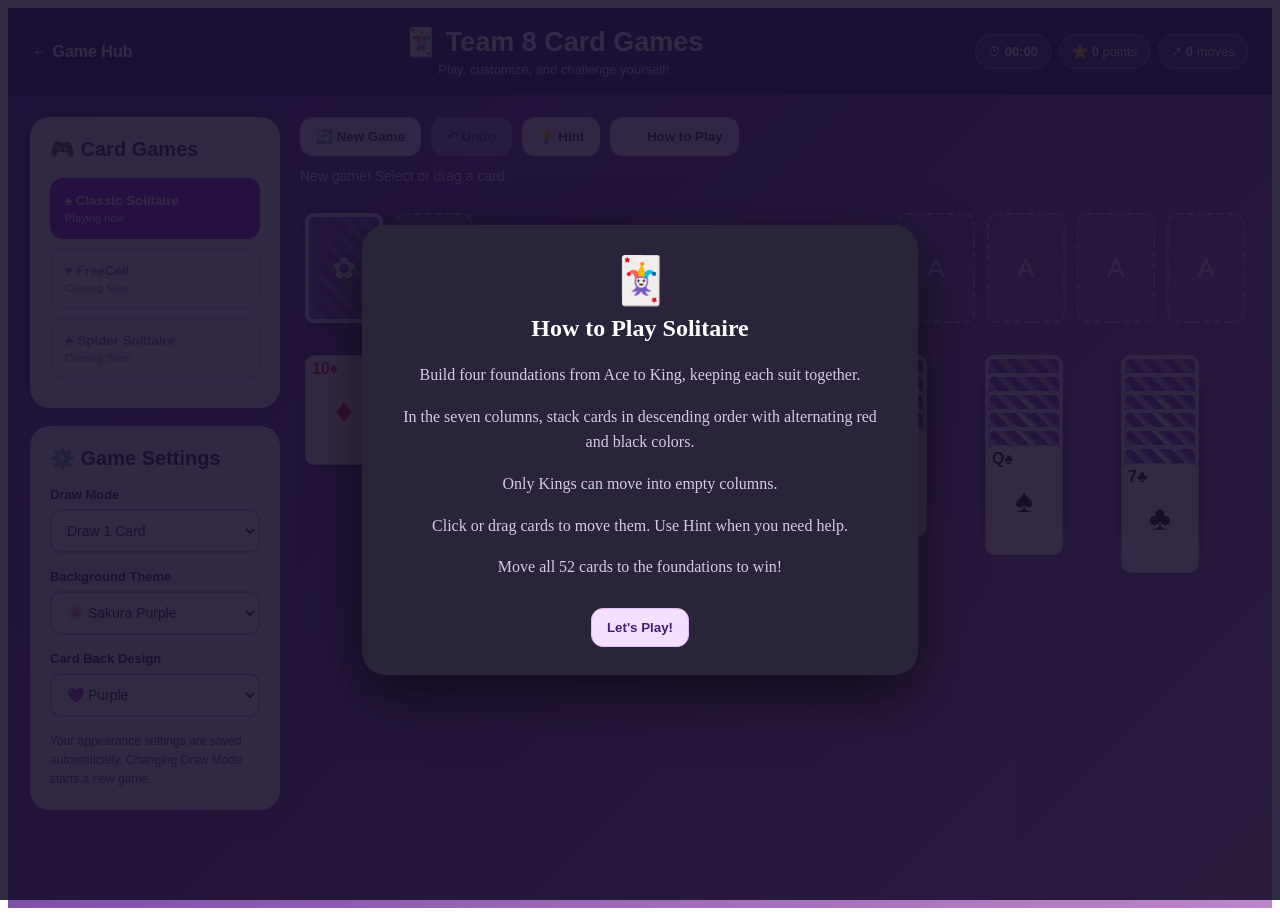
==== solitaire.html @ eccd9719 "Create solitaire.html" ====
<!DOCTYPE html>
<html lang="en">
<head>
    <meta charset="UTF-8">
    <meta name="viewport" content="width=device-width, initial-scale=1.0">
    <title>Team 8 Card Games</title>
    <link rel="stylesheet" href="Team8Sudoku/wwwroot/css/solitaire.css">
</head>
<body>

<div id="cardGameApp" class="card-game-app theme-sakura">
    <header class="cg-header">
        <a href="index.html" class="cg-back">← Game Hub</a>

        <div class="cg-heading">
            <h1>🃏 Team 8 Card Games</h1>
            <p>Play, customize, and challenge yourself!</p>
        </div>

        <div class="cg-stats">
            <span>⏱ <b id="solTimer">00:00</b></span>
            <span>⭐ <b id="solScore">0</b> points</span>
            <span>↗ <b id="solMoves">0</b> moves</span>
        </div>
    </header>

    <div class="cg-layout">
        <aside class="cg-sidebar">
            <section class="cg-panel">
                <h2>🎮 Card Games</h2>

                <button type="button" class="cg-game active">
                    ♠ Classic Solitaire
                    <small>Playing now</small>
                </button>

                <button type="button" class="cg-game upcoming" disabled>
                    ♥ FreeCell
                    <small>Coming Soon</small>
                </button>

                <button type="button" class="cg-game upcoming" disabled>
                    ♣ Spider Solitaire
                    <small>Coming Soon</small>
                </button>
            </section>

            <section class="cg-panel">
                <h2>⚙️ Game Settings</h2>

                <label for="solDrawMode">Draw Mode</label>
                <select id="solDrawMode">
                    <option value="1">Draw 1 Card</option>
                    <option value="3">Draw 3 Cards</option>
                </select>

                <label for="solTheme">Background Theme</label>
                <select id="solTheme">
                    <option value="sakura">🌸 Sakura Purple</option>
                    <option value="green">🌿 Classic Green</option>
                    <option value="midnight">🌙 Midnight Blue</option>
                </select>

                <label for="solCardBack">Card Back Design</label>
                <select id="solCardBack">
                    <option value="purple">💜 Purple</option>
                    <option value="pink">🌸 Pink</option>
                    <option value="blue">💙 Blue</option>
                    <option value="classic">♠ Classic</option>
                </select>

                <p class="cg-setting-note">
                    Your appearance settings are saved automatically.
                    Changing Draw Mode starts a new game.
                </p>
            </section>
        </aside>

        <main class="cg-main">
            <div class="cg-toolbar">
                <button type="button" id="solNew">🔄 New Game</button>
                <button type="button" id="solUndo">↶ Undo</button>
                <button type="button" id="solHint">💡 Hint</button>
                <button type="button" id="solHelp">❔ How to Play</button>
            </div>

            <div id="solMessage" class="cg-message"
                 role="status" aria-live="polite">
                Welcome! Select or drag a card.
            </div>

            <div class="cg-board-scroll">
                <div class="cg-board">
                    <div class="cg-top-row">
                        <div class="cg-draw-area">
                            <div id="solStock" class="sol-slot"
                                 aria-label="Draw pile"></div>
                            <div id="solWaste" class="sol-slot"
                                 aria-label="Waste pile"></div>
                        </div>

                        <div class="cg-foundations">
                            <div class="sol-slot" data-foundation="0"></div>
                            <div class="sol-slot" data-foundation="1"></div>
                            <div class="sol-slot" data-foundation="2"></div>
                            <div class="sol-slot" data-foundation="3"></div>
                        </div>
                    </div>

                    <div id="solTableau" class="sol-tableau"></div>
                </div>
            </div>
        </main>
    </div>
</div>

<div id="solOverlay" class="sol-overlay">
    <div class="sol-dialog">
        <div class="sol-dialog-icon">🃏</div>
        <h2 id="solDialogTitle">How to Play Solitaire</h2>

        <div id="solDialogText">
            <p>Build four foundations from Ace to King,
               keeping each suit together.</p>
            <p>In the seven columns, stack cards in descending
               order with alternating red and black colors.</p>
            <p>Only Kings can move into empty columns.</p>
            <p>Click or drag cards to move them.
               Use Hint when you need help.</p>
            <p>Move all 52 cards to the foundations to win!</p>
        </div>

        <button type="button" id="solDialogButton">
            Let's Play!
        </button>
    </div>
</div>

<script src="Team8Sudoku/wwwroot/js/solitaire.js"></script>
</body>
</html>
---- Team8Sudoku/wwwroot/css/solitaire.css ----
﻿
.card-game-app {
    --card-width: 78px;
    --card-height: 110px;
    --card-gap: 12px;
    --table-color: #6946a0;
    --header-color: #422477;
    --panel-color: #f7efff;
    --text-color: #3e206e;
    --accent-color: #9035d5;
    --back-color: #8650c8;
    min-height: 100vh;
    color: white;
    background: var(--table-color);
    font-family: "Segoe UI", Arial, sans-serif;
}

    .card-game-app *,
    .card-game-app *::before,
    .card-game-app *::after {
        box-sizing: border-box;
    }

    .card-game-app.theme-sakura {
        --table-color: linear-gradient(135deg, #57318e, #8657ae, #bf85ca);
        --header-color: #422477;
        --panel-color: #f7efff;
        --text-color: #3e206e;
        --accent-color: #9035d5;
    }

    .card-game-app.theme-green {
        --table-color: linear-gradient(135deg, #135b3c, #247d53);
        --header-color: #10442e;
        --panel-color: #edf9f0;
        --text-color: #164d34;
        --accent-color: #258453;
    }

    .card-game-app.theme-midnight {
        --table-color: linear-gradient(135deg, #101b3d, #294a7a);
        --header-color: #101932;
        --panel-color: #eef3ff;
        --text-color: #1b315e;
        --accent-color: #4267b5;
    }

.cg-header {
    display: flex;
    align-items: center;
    justify-content: space-between;
    flex-wrap: wrap;
    gap: 16px;
    padding: 18px 24px;
    background: var(--header-color);
}

.cg-back {
    color: white;
    font-weight: 700;
    text-decoration: none;
}

    .cg-back:hover {
        color: #ffe1ff;
    }

.cg-heading {
    text-align: center;
}

    .cg-heading h1 {
        margin: 0;
        font-size: 27px;
        font-weight: 800;
    }

    .cg-heading p {
        margin: 4px 0 0;
        font-size: 13px;
        color: #e7d8f7;
    }

.cg-stats {
    display: flex;
    flex-wrap: wrap;
    gap: 8px;
}

    .cg-stats span {
        padding: 9px 12px;
        border: 1px solid #ffffff55;
        border-radius: 20px;
        background: #ffffff1a;
        font-size: 13px;
        white-space: nowrap;
    }

.cg-layout {
    display: grid;
    grid-template-columns: 250px minmax(0, 1fr);
    gap: 20px;
    max-width: 1450px;
    margin: 0 auto;
    padding: 22px;
}

.cg-sidebar {
    display: flex;
    flex-direction: column;
    gap: 18px;
}

.cg-panel {
    padding: 20px;
    border-radius: 20px;
    background: var(--panel-color);
    color: var(--text-color);
    box-shadow: 0 8px 25px #0000001a;
}

    .cg-panel h2 {
        margin: 0 0 17px;
        font-size: 20px;
        font-weight: 800;
    }

.cg-game {
    display: block;
    width: 100%;
    margin: 9px 0;
    padding: 13px;
    border: 2px solid #d5b7ef;
    border-radius: 13px;
    background: white;
    color: var(--text-color);
    text-align: left;
    font-weight: 800;
}

    .cg-game small {
        display: block;
        margin-top: 4px;
        font-size: 11px;
        font-weight: 500;
    }

    .cg-game.active {
        background: var(--accent-color);
        border-color: var(--accent-color);
        color: white;
    }

    .cg-game.upcoming {
        opacity: .55;
        cursor: not-allowed;
    }

.cg-panel label {
    display: block;
    margin: 16px 0 7px;
    font-size: 13px;
    font-weight: 800;
}

.cg-panel select {
    width: 100%;
    padding: 11px;
    border: 2px solid #d5b7ef;
    border-radius: 11px;
    background: white;
    color: #342050;
    font-size: 14px;
}

.cg-setting-note {
    margin: 15px 0 0;
    font-size: 12px;
    line-height: 1.6;
    opacity: .75;
}

.cg-main {
    min-width: 0;
}

.cg-toolbar {
    display: flex;
    flex-wrap: wrap;
    gap: 10px;
    margin-bottom: 12px;
}

    .cg-toolbar button,
    .sol-dialog button {
        padding: 11px 15px;
        border: 1px solid #e0baff;
        border-radius: 12px;
        background: #f3dfff;
        color: #43216e;
        font-weight: 800;
        cursor: pointer;
    }

        .cg-toolbar button:hover,
        .sol-dialog button:hover {
            background: #e4baff;
        }

        .cg-toolbar button:disabled {
            opacity: .45;
            cursor: not-allowed;
        }

.cg-message {
    min-height: 28px;
    margin-bottom: 12px;
    color: #f8eaff;
    font-size: 14px;
}

.cg-board-scroll {
    overflow-x: auto;
    padding: 5px 5px 20px;
}

.cg-board {
    min-width: 630px;
}

.cg-top-row {
    display: flex;
    justify-content: space-between;
    gap: 12px;
    margin-bottom: 32px;
}

.cg-draw-area,
.cg-foundations {
    display: flex;
    gap: var(--card-gap);
}

.sol-slot {
    position: relative;
    flex-shrink: 0;
    width: var(--card-width);
    height: var(--card-height);
    border: 2px dashed #ffffff77;
    border-radius: 10px;
    background: #ffffff12;
    color: #ffffffb5;
    display: flex;
    align-items: center;
    justify-content: center;
    font-size: 26px;
    cursor: pointer;
}

.sol-tableau {
    display: grid;
    grid-template-columns: repeat(7, minmax(0, 1fr));
    gap: var(--card-gap);
    align-items: start;
}

.sol-column {
    position: relative;
    min-width: 0;
    min-height: var(--card-height);
    border: none;
    background: transparent;
    cursor: pointer;
}

    .sol-column::before {
        content: "";
        position: absolute;
        top: 0;
        left: 0;
        width: var(--card-width);
        height: var(--card-height);
        border: 2px dashed #ffffff70;
        border-radius: 10px;
        background: #ffffff12;
        pointer-events: none;
    }

.sol-card {
    position: absolute;
    top: 0;
    left: 0;
    width: var(--card-width);
    height: var(--card-height);
    border: 1px solid #d0c7d8;
    border-radius: 9px;
    background: #fff;
    color: #20172c;
    box-shadow: 0 3px 8px #00000035;
    cursor: grab;
    user-select: none;
    -webkit-user-select: none;
    overflow: hidden;
}

    .sol-card.red {
        color: #d72950;
    }

    .sol-card.face-down {
        border: 4px solid #eee1ff;
        background: repeating-linear-gradient( 45deg, var(--back-color) 0 7px, #ffffff33 7px 14px );
        color: white;
        cursor: default;
    }

.card-game-app.back-purple {
    --back-color: #8650c8;
}

.card-game-app.back-pink {
    --back-color: #e365a4;
}

.card-game-app.back-blue {
    --back-color: #397bc8;
}

.card-game-app.back-classic {
    --back-color: #344458;
}

.sol-card.selected {
    outline: 4px solid #ffe377;
    outline-offset: 2px;
}

.sol-card.dragging {
    opacity: .45;
}

.sol-card.hint-source {
    outline: 4px solid #ffe377;
    outline-offset: 2px;
}

.sol-slot.hint-target,
.sol-column.hint-target::before,
.sol-slot.drop-target,
.sol-column.drop-target::before {
    border-color: #ffe377;
    background: #ffe37745;
}

.sol-card-corner {
    position: absolute;
    top: 5px;
    left: 6px;
    font-size: 16px;
    font-weight: 900;
    line-height: 1.05;
}

.sol-card-center {
    position: absolute;
    inset: 0;
    display: grid;
    place-items: center;
    font-size: 34px;
}

.sol-card-back {
    position: absolute;
    inset: 0;
    display: grid;
    place-items: center;
    font-size: 29px;
}

.sol-slot .sol-card {
    top: -2px;
    left: -2px;
}

.sol-overlay {
    position: fixed;
    z-index: 2000;
    inset: 0;
    display: flex;
    align-items: center;
    justify-content: center;
    padding: 15px;
    background: #160d2be0;
}

    .sol-overlay.hidden {
        display: none;
    }

.sol-dialog {
    width: min(500px, 100%);
    max-height: 90vh;
    overflow-y: auto;
    padding: 28px;
    border-radius: 24px;
    background: #292439;
    color: white;
    text-align: center;
    box-shadow: 0 20px 60px #0008;
}

.sol-dialog-icon {
    font-size: 46px;
}

.sol-dialog h2 {
    margin: 8px 0 20px;
}

.sol-dialog p {
    color: #d5c8e8;
    line-height: 1.6;
}

.sol-dialog button {
    margin-top: 12px;
}

@media (max-width: 1050px) {
    .cg-layout {
        grid-template-columns: 1fr;
    }

    .cg-sidebar {
        display: grid;
        grid-template-columns: repeat(2, minmax(0, 1fr));
    }
}

@media (max-width: 650px) {
    .cg-header {
        padding: 14px;
    }

    .cg-heading h1 {
        font-size: 22px;
    }

    .cg-layout {
        padding: 12px;
    }

    .cg-sidebar {
        grid-template-columns: 1fr;
    }

    .cg-panel {
        padding: 15px;
    }

    .cg-toolbar button {
        padding: 10px;
        font-size: 13px;
    }

    .cg-board {
        min-width: 630px;
    }
}
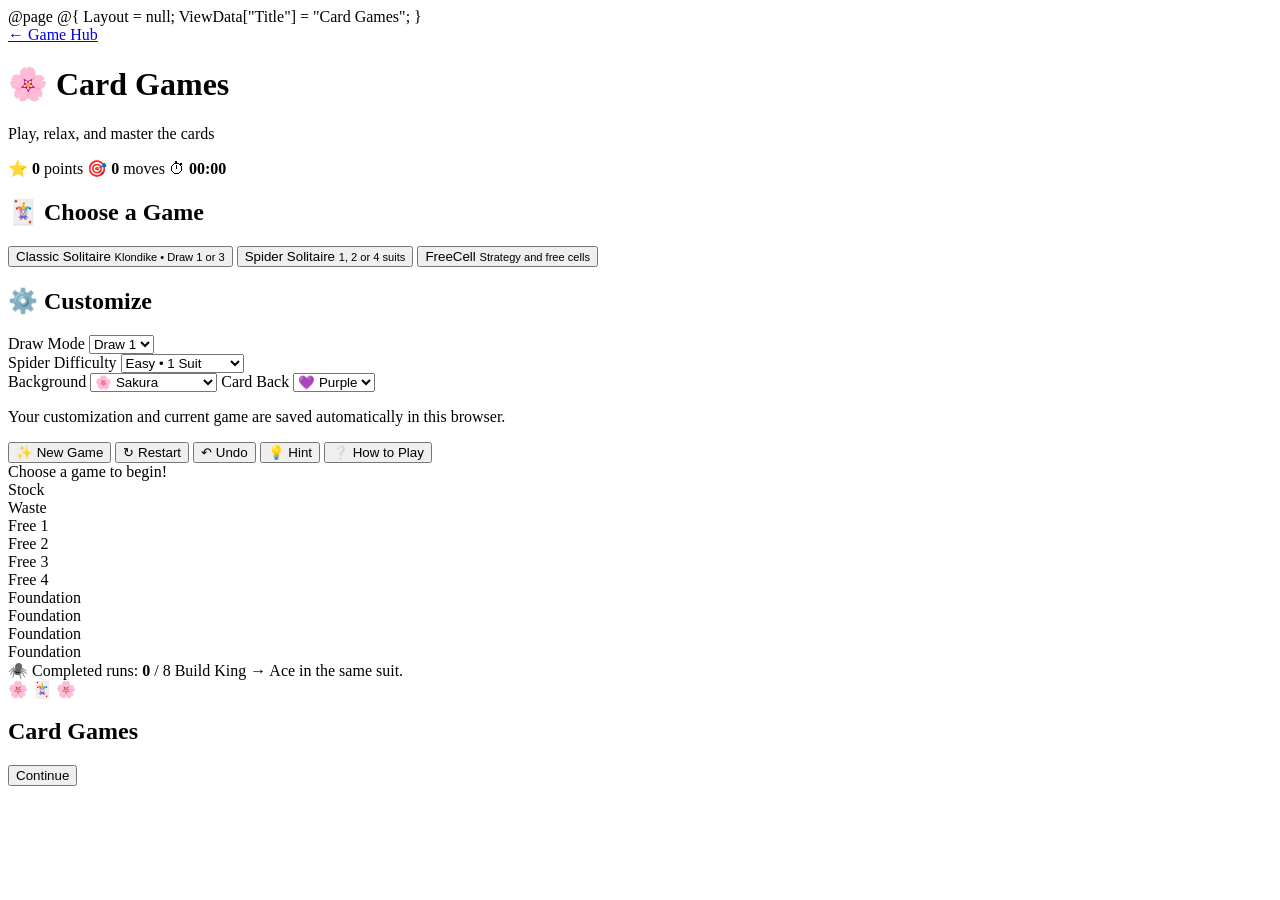
==== commit b0bd8f92: "Update solitaire.html" ====
--- a/solitaire.html
+++ b/solitaire.html
@@ -1,142 +1,457 @@
+@page
+@{
+    Layout = null;
+    ViewData["Title"] = "Card Games";
+}
 
 <!DOCTYPE html>
 <html lang="en">
+
 <head>
-    <meta charset="UTF-8">
-    <meta name="viewport" content="width=device-width, initial-scale=1.0">
-    <title>Team 8 Card Games</title>
-    <link rel="stylesheet" href="Team8Sudoku/wwwroot/css/solitaire.css">
+    <meta charset="utf-8" />
+
+    <meta name="viewport"
+          content="width=device-width, initial-scale=1" />
+
+    <title>Card Games</title>
+
+    <link rel="stylesheet"
+          href="/css/solitaire.css?v=30" />
 </head>
+
 <body>
 
-<div id="cardGameApp" class="card-game-app theme-sakura">
-    <header class="cg-header">
-        <a href="index.html" class="cg-back">← Game Hub</a>
-
-        <div class="cg-heading">
-            <h1>🃏 Team 8 Card Games</h1>
-            <p>Play, customize, and challenge yourself!</p>
+    <div id="cardGameApp"
+         class="card-game-app theme-sakura back-purple">
+
+        <!-- HEADER -->
+        <header class="cg-header">
+
+            <a class="cg-back" href="/">
+                ← Game Hub
+            </a>
+
+            <div class="cg-heading">
+
+                <h1>🌸 Card Games</h1>
+
+                <p>
+                    Play, relax, and master the cards
+                </p>
+
+            </div>
+
+            <div class="cg-stats">
+
+                <span>
+                    ⭐ <b id="solScore">0</b> points
+                </span>
+
+                <span>
+                    🎯 <b id="solMoves">0</b> moves
+                </span>
+
+                <span>
+                    ⏱ <b id="solTimer">00:00</b>
+                </span>
+
+            </div>
+
+        </header>
+
+        <!-- MAIN LAYOUT -->
+        <div class="cg-layout">
+
+            <!-- LEFT SIDEBAR -->
+            <aside class="cg-sidebar">
+
+                <!-- GAME SELECTION -->
+                <section class="cg-panel">
+
+                    <h2>🃏 Choose a Game</h2>
+
+                    <button type="button"
+                            class="cg-game active"
+                            data-game="klondike">
+
+                        Classic Solitaire
+
+                        <small>
+                            Klondike • Draw 1 or 3
+                        </small>
+
+                    </button>
+
+                    <button type="button"
+                            class="cg-game"
+                            data-game="spider">
+
+                        Spider Solitaire
+
+                        <small>
+                            1, 2 or 4 suits
+                        </small>
+
+                    </button>
+
+                    <button type="button"
+                            class="cg-game"
+                            data-game="freecell">
+
+                        FreeCell
+
+                        <small>
+                            Strategy and free cells
+                        </small>
+
+                    </button>
+
+                </section>
+
+                <!-- CUSTOMIZATION -->
+                <section class="cg-panel">
+
+                    <h2>⚙️ Customize</h2>
+
+                    <!-- CLASSIC SOLITAIRE OPTIONS -->
+                    <div id="klondikeOptions">
+
+                        <label for="solDrawMode">
+                            Draw Mode
+                        </label>
+
+                        <select id="solDrawMode">
+
+                            <option value="1">
+                                Draw 1
+                            </option>
+
+                            <option value="3">
+                                Draw 3
+                            </option>
+
+                        </select>
+
+                    </div>
+
+                    <!-- SPIDER OPTIONS -->
+                    <div id="spiderOptions"
+                         class="hidden">
+
+                        <label for="solSpiderSuits">
+                            Spider Difficulty
+                        </label>
+
+                        <select id="solSpiderSuits">
+
+                            <option value="1">
+                                Easy • 1 Suit
+                            </option>
+
+                            <option value="2">
+                                Medium • 2 Suits
+                            </option>
+
+                            <option value="4">
+                                Hard • 4 Suits
+                            </option>
+
+                        </select>
+
+                    </div>
+
+                    <!-- BACKGROUND THEME -->
+                    <label for="solTheme">
+                        Background
+                    </label>
+
+                    <select id="solTheme">
+
+                        <option value="sakura">
+                            🌸 Sakura
+                        </option>
+
+                        <option value="green">
+                            🌿 Classic Green
+                        </option>
+
+                        <option value="midnight">
+                            🌙 Midnight
+                        </option>
+
+                    </select>
+
+                    <!-- CARD BACK -->
+                    <label for="solCardBack">
+                        Card Back
+                    </label>
+
+                    <select id="solCardBack">
+
+                        <option value="purple">
+                            💜 Purple
+                        </option>
+
+                        <option value="pink">
+                            🌷 Pink
+                        </option>
+
+                        <option value="blue">
+                            💙 Blue
+                        </option>
+
+                        <option value="classic">
+                            ♠ Classic
+                        </option>
+
+                    </select>
+
+                    <p class="cg-setting-note">
+                        Your customization and current game
+                        are saved automatically in this browser.
+                    </p>
+
+                </section>
+
+            </aside>
+
+            <!-- MAIN GAME AREA -->
+            <main class="cg-main">
+
+                <!-- TOOLBAR -->
+                <div class="cg-toolbar">
+
+                    <button id="solNew"
+                            type="button">
+                        ✨ New Game
+                    </button>
+
+                    <button id="solRestart"
+                            type="button">
+                        ↻ Restart
+                    </button>
+
+                    <button id="solUndo"
+                            type="button">
+                        ↶ Undo
+                    </button>
+
+                    <button id="solHint"
+                            type="button">
+                        💡 Hint
+                    </button>
+
+                    <button id="solHelp"
+                            type="button">
+                        ❔ How to Play
+                    </button>
+
+                </div>
+
+                <!-- GAME MESSAGE -->
+                <div id="solMessage"
+                     class="cg-message"
+                     role="status"
+                     aria-live="polite">
+
+                    Choose a game to begin!
+
+                </div>
+
+                <!-- CARD BOARD -->
+                <div class="cg-board-scroll">
+
+                    <div class="cg-board">
+
+                        <!-- TOP ROW -->
+                        <div id="solTopRow"
+                             class="cg-top-row">
+
+                            <!-- STOCK AND WASTE -->
+                            <div id="solStockArea"
+                                 class="cg-draw-area">
+
+                                <div class="cg-pile-wrap">
+
+                                    <span>Stock</span>
+
+                                    <div id="solStock"
+                                         class="sol-slot">
+                                    </div>
+
+                                </div>
+
+                                <div class="cg-pile-wrap">
+
+                                    <span>Waste</span>
+
+                                    <div id="solWaste"
+                                         class="sol-slot">
+                                    </div>
+
+                                </div>
+
+                            </div>
+
+                            <!-- FREECELL SPACES -->
+                            <div id="solFreecells"
+                                 class="cg-freecells hidden">
+
+                                <div class="cg-pile-wrap">
+
+                                    <span>Free 1</span>
+
+                                    <div class="sol-slot"
+                                         data-freecell="0">
+                                    </div>
+
+                                </div>
+
+                                <div class="cg-pile-wrap">
+
+                                    <span>Free 2</span>
+
+                                    <div class="sol-slot"
+                                         data-freecell="1">
+                                    </div>
+
+                                </div>
+
+                                <div class="cg-pile-wrap">
+
+                                    <span>Free 3</span>
+
+                                    <div class="sol-slot"
+                                         data-freecell="2">
+                                    </div>
+
+                                </div>
+
+                                <div class="cg-pile-wrap">
+
+                                    <span>Free 4</span>
+
+                                    <div class="sol-slot"
+                                         data-freecell="3">
+                                    </div>
+
+                                </div>
+
+                            </div>
+
+                            <!-- FOUNDATIONS -->
+                            <div id="solFoundations"
+                                 class="cg-foundations">
+
+                                <div class="cg-pile-wrap">
+
+                                    <span>Foundation</span>
+
+                                    <div class="sol-slot"
+                                         data-foundation="0">
+                                    </div>
+
+                                </div>
+
+                                <div class="cg-pile-wrap">
+
+                                    <span>Foundation</span>
+
+                                    <div class="sol-slot"
+                                         data-foundation="1">
+                                    </div>
+
+                                </div>
+
+                                <div class="cg-pile-wrap">
+
+                                    <span>Foundation</span>
+
+                                    <div class="sol-slot"
+                                         data-foundation="2">
+                                    </div>
+
+                                </div>
+
+                                <div class="cg-pile-wrap">
+
+                                    <span>Foundation</span>
+
+                                    <div class="sol-slot"
+                                         data-foundation="3">
+                                    </div>
+
+                                </div>
+
+                            </div>
+
+                        </div>
+
+                        <!-- SPIDER PROGRESS -->
+                        <div id="solSpiderInfo"
+                             class="cg-spider-info hidden">
+
+                            🕷️ Completed runs:
+
+                            <strong id="solSpiderCompleted">
+                                0
+                            </strong>
+
+                            / 8
+
+                            <span>
+                                Build King → Ace in the same suit.
+                            </span>
+
+                        </div>
+
+                        <!-- GAME COLUMNS -->
+                        <div id="solTableau"
+                             class="sol-tableau">
+                        </div>
+
+                    </div>
+
+                </div>
+
+            </main>
+
         </div>
 
-        <div class="cg-stats">
-            <span>⏱ <b id="solTimer">00:00</b></span>
-            <span>⭐ <b id="solScore">0</b> points</span>
-            <span>↗ <b id="solMoves">0</b> moves</span>
+    </div>
+
+    <!-- HELP / WIN DIALOG -->
+    <div id="solOverlay"
+         class="sol-overlay hidden"
+         role="dialog"
+         aria-modal="true"
+         aria-labelledby="solDialogTitle">
+
+        <div class="sol-dialog">
+
+            <div class="sol-dialog-icon">
+                🌸 🃏 🌸
+            </div>
+
+            <h2 id="solDialogTitle">
+                Card Games
+            </h2>
+
+            <div id="solDialogText">
+            </div>
+
+            <button type="button"
+                    id="solDialogButton">
+                Continue
+            </button>
+
         </div>
-    </header>
-
-    <div class="cg-layout">
-        <aside class="cg-sidebar">
-            <section class="cg-panel">
-                <h2>🎮 Card Games</h2>
-
-                <button type="button" class="cg-game active">
-                    ♠ Classic Solitaire
-                    <small>Playing now</small>
-                </button>
-
-                <button type="button" class="cg-game upcoming" disabled>
-                    ♥ FreeCell
-                    <small>Coming Soon</small>
-                </button>
-
-                <button type="button" class="cg-game upcoming" disabled>
-                    ♣ Spider Solitaire
-                    <small>Coming Soon</small>
-                </button>
-            </section>
-
-            <section class="cg-panel">
-                <h2>⚙️ Game Settings</h2>
-
-                <label for="solDrawMode">Draw Mode</label>
-                <select id="solDrawMode">
-                    <option value="1">Draw 1 Card</option>
-                    <option value="3">Draw 3 Cards</option>
-                </select>
-
-                <label for="solTheme">Background Theme</label>
-                <select id="solTheme">
-                    <option value="sakura">🌸 Sakura Purple</option>
-                    <option value="green">🌿 Classic Green</option>
-                    <option value="midnight">🌙 Midnight Blue</option>
-                </select>
-
-                <label for="solCardBack">Card Back Design</label>
-                <select id="solCardBack">
-                    <option value="purple">💜 Purple</option>
-                    <option value="pink">🌸 Pink</option>
-                    <option value="blue">💙 Blue</option>
-                    <option value="classic">♠ Classic</option>
-                </select>
-
-                <p class="cg-setting-note">
-                    Your appearance settings are saved automatically.
-                    Changing Draw Mode starts a new game.
-                </p>
-            </section>
-        </aside>
-
-        <main class="cg-main">
-            <div class="cg-toolbar">
-                <button type="button" id="solNew">🔄 New Game</button>
-                <button type="button" id="solUndo">↶ Undo</button>
-                <button type="button" id="solHint">💡 Hint</button>
-                <button type="button" id="solHelp">❔ How to Play</button>
-            </div>
-
-            <div id="solMessage" class="cg-message"
-                 role="status" aria-live="polite">
-                Welcome! Select or drag a card.
-            </div>
-
-            <div class="cg-board-scroll">
-                <div class="cg-board">
-                    <div class="cg-top-row">
-                        <div class="cg-draw-area">
-                            <div id="solStock" class="sol-slot"
-                                 aria-label="Draw pile"></div>
-                            <div id="solWaste" class="sol-slot"
-                                 aria-label="Waste pile"></div>
-                        </div>
-
-                        <div class="cg-foundations">
-                            <div class="sol-slot" data-foundation="0"></div>
-                            <div class="sol-slot" data-foundation="1"></div>
-                            <div class="sol-slot" data-foundation="2"></div>
-                            <div class="sol-slot" data-foundation="3"></div>
-                        </div>
-                    </div>
-
-                    <div id="solTableau" class="sol-tableau"></div>
-                </div>
-            </div>
-        </main>
+
     </div>
-</div>
-
-<div id="solOverlay" class="sol-overlay">
-    <div class="sol-dialog">
-        <div class="sol-dialog-icon">🃏</div>
-        <h2 id="solDialogTitle">How to Play Solitaire</h2>
-
-        <div id="solDialogText">
-            <p>Build four foundations from Ace to King,
-               keeping each suit together.</p>
-            <p>In the seven columns, stack cards in descending
-               order with alternating red and black colors.</p>
-            <p>Only Kings can move into empty columns.</p>
-            <p>Click or drag cards to move them.
-               Use Hint when you need help.</p>
-            <p>Move all 52 cards to the foundations to win!</p>
-        </div>
-
-        <button type="button" id="solDialogButton">
-            Let's Play!
-        </button>
-    </div>
-</div>
-
-<script src="Team8Sudoku/wwwroot/js/solitaire.js"></script>
+
+    <!-- JAVASCRIPT -->
+    <script src="/js/solitaire.js?v=30"></script>
+
 </body>
 </html>
+
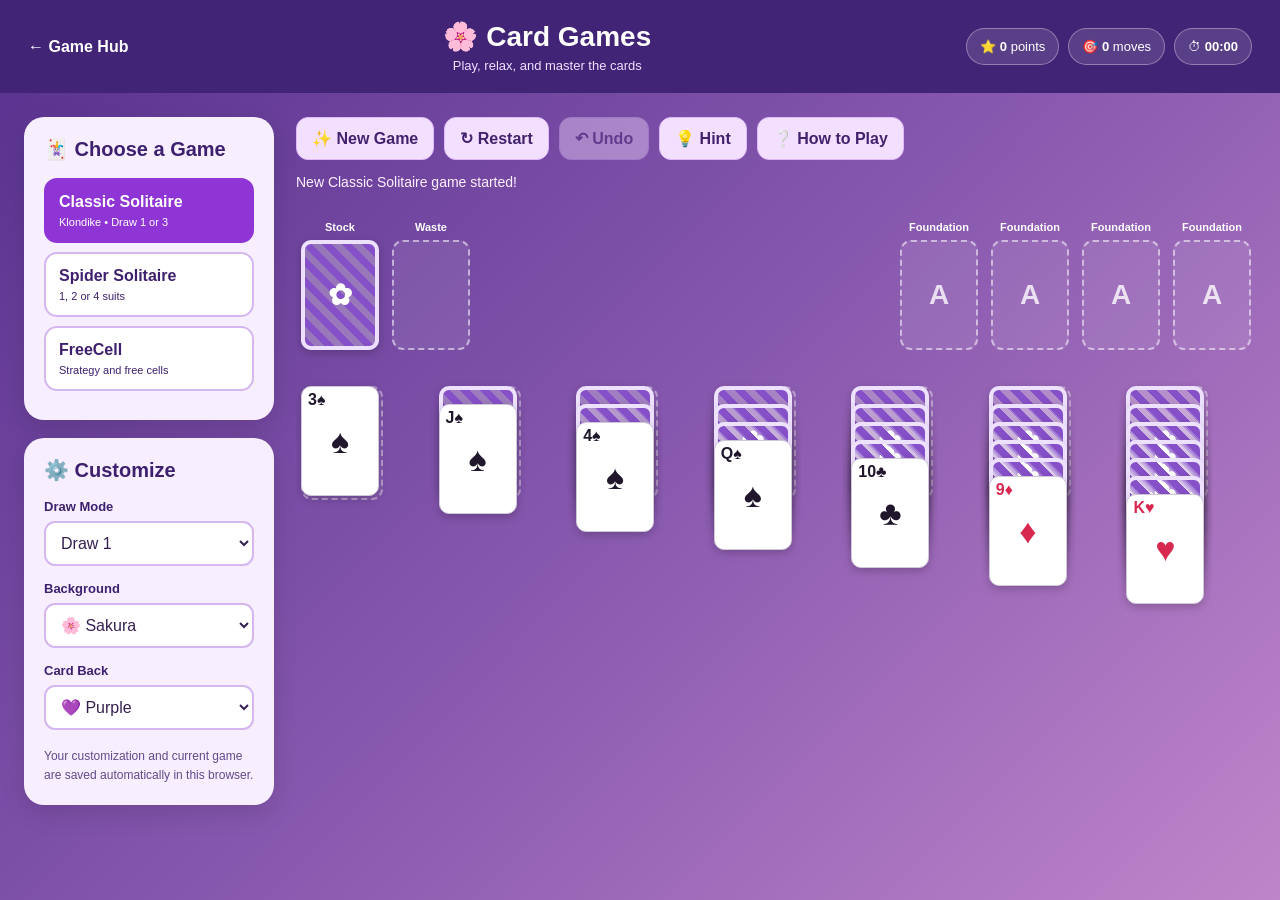
==== commit eb18b5b1: "Update solitaire.html" ====
--- a/solitaire.html
+++ b/solitaire.html
@@ -1,8 +1,3 @@
-@page
-@{
-    Layout = null;
-    ViewData["Title"] = "Card Games";
-}
 
 <!DOCTYPE html>
 <html lang="en">
@@ -13,10 +8,10 @@
     <meta name="viewport"
           content="width=device-width, initial-scale=1" />
 
-    <title>Card Games</title>
+    <title>Card Games | Game Hub</title>
 
     <link rel="stylesheet"
-          href="/css/solitaire.css?v=30" />
+          href="Team8Sudoku/wwwroot/css/solitaire.css" />
 </head>
 
 <body>
@@ -27,7 +22,7 @@
         <!-- HEADER -->
         <header class="cg-header">
 
-            <a class="cg-back" href="/">
+            <a class="cg-back" href="index.html">
                 ← Game Hub
             </a>
 
@@ -450,8 +445,9 @@
     </div>
 
     <!-- JAVASCRIPT -->
-    <script src="/js/solitaire.js?v=30"></script>
+    <script src="Team8Sudoku/wwwroot/js/solitaire.js"></script>
 
 </body>
 </html>
 
+
--- a/Team8Sudoku/wwwroot/css/solitaire.css
+++ b/Team8Sudoku/wwwroot/css/solitaire.css
@@ -0,0 +1,520 @@
+
+/* TEAM 8 CARD GAMES - ITERATION 3 */
+
+:root {
+    font-family: "Segoe UI", Arial, sans-serif;
+}
+
+* {
+    box-sizing: border-box;
+}
+
+html, body {
+    margin: 0;
+    padding: 0;
+    min-height: 100%;
+}
+
+button, select {
+    font: inherit;
+}
+
+button {
+    cursor: pointer;
+}
+
+.hidden {
+    display: none !important;
+}
+
+.card-game-app {
+    --card-width: 78px;
+    --card-height: 110px;
+    --card-gap: 13px;
+    --back-color: #8650c8;
+    --header-color: #422477;
+    --panel-color: #f7efff;
+    --text-color: #3e206e;
+    --accent-color: #9035d5;
+    --table-color: linear-gradient( 135deg, #57318e, #8657ae, #bf85ca );
+    min-height: 100vh;
+    color: white;
+    background: var(--table-color);
+}
+
+.theme-sakura {
+    --table-color: linear-gradient( 135deg, #57318e, #8657ae, #bf85ca );
+    --header-color: #422477;
+    --panel-color: #f7efff;
+    --text-color: #3e206e;
+    --accent-color: #9035d5;
+}
+
+.theme-green {
+    --table-color: linear-gradient( 135deg, #135b3c, #247d53 );
+    --header-color: #10442e;
+    --panel-color: #edf9f0;
+    --text-color: #164d34;
+    --accent-color: #258453;
+}
+
+.theme-midnight {
+    --table-color: linear-gradient( 135deg, #101b3d, #294a7a );
+    --header-color: #101932;
+    --panel-color: #eef3ff;
+    --text-color: #1b315e;
+    --accent-color: #4267b5;
+}
+
+.back-purple {
+    --back-color: #8650c8;
+}
+
+.back-pink {
+    --back-color: #e365a4;
+}
+
+.back-blue {
+    --back-color: #397bc8;
+}
+
+.back-classic {
+    --back-color: #344458;
+}
+
+.cg-header {
+    display: flex;
+    justify-content: space-between;
+    align-items: center;
+    flex-wrap: wrap;
+    gap: 20px;
+    padding: 20px 28px;
+    background: var(--header-color);
+}
+
+.cg-back {
+    color: white;
+    font-weight: 700;
+    text-decoration: none;
+}
+
+    .cg-back:hover {
+        color: #ffe1ff;
+    }
+
+.cg-heading {
+    text-align: center;
+}
+
+    .cg-heading h1 {
+        margin: 0;
+        font-size: 28px;
+        font-weight: 800;
+    }
+
+    .cg-heading p {
+        margin: 5px 0 0;
+        color: #eee1ff;
+        font-size: 13px;
+    }
+
+.cg-stats {
+    display: flex;
+    flex-wrap: wrap;
+    gap: 9px;
+}
+
+    .cg-stats span {
+        background: #ffffff20;
+        border: 1px solid #ffffff55;
+        padding: 10px 13px;
+        border-radius: 20px;
+        font-size: 13px;
+        white-space: nowrap;
+    }
+
+.cg-layout {
+    display: grid;
+    grid-template-columns: 250px minmax(0, 1fr);
+    gap: 22px;
+    max-width: 1500px;
+    padding: 24px;
+    margin: 0 auto;
+}
+
+.cg-sidebar {
+    display: flex;
+    flex-direction: column;
+    gap: 18px;
+}
+
+.cg-panel {
+    padding: 20px;
+    background: var(--panel-color);
+    color: var(--text-color);
+    border-radius: 20px;
+    box-shadow: 0 8px 25px #00000020;
+}
+
+    .cg-panel h2 {
+        font-size: 20px;
+        margin: 0 0 17px;
+    }
+
+.cg-game {
+    display: block;
+    width: 100%;
+    padding: 13px;
+    margin: 9px 0;
+    text-align: left;
+    border: 2px solid #d5b7ef;
+    border-radius: 13px;
+    background: white;
+    color: var(--text-color);
+    font-weight: 800;
+    transition: transform .15s, background .15s;
+}
+
+    .cg-game:hover {
+        transform: translateY(-2px);
+    }
+
+    .cg-game.active {
+        background: var(--accent-color);
+        color: white;
+        border-color: var(--accent-color);
+    }
+
+    .cg-game small {
+        display: block;
+        font-size: 11px;
+        font-weight: 500;
+        margin-top: 5px;
+    }
+
+.cg-panel label {
+    display: block;
+    margin: 15px 0 7px;
+    font-size: 13px;
+    font-weight: 800;
+}
+
+.cg-panel select {
+    display: block;
+    width: 100%;
+    padding: 11px;
+    border: 2px solid #d5b7ef;
+    border-radius: 11px;
+    color: #342050;
+    background: white;
+}
+
+.cg-setting-note {
+    margin: 17px 0 0;
+    font-size: 12px;
+    line-height: 1.6;
+    opacity: .8;
+}
+
+.cg-main {
+    min-width: 0;
+}
+
+.cg-toolbar {
+    display: flex;
+    flex-wrap: wrap;
+    gap: 10px;
+    margin-bottom: 14px;
+}
+
+    .cg-toolbar button,
+    .sol-dialog button {
+        padding: 11px 15px;
+        border: 1px solid #e0baff;
+        border-radius: 12px;
+        background: #f3dfff;
+        color: #43216e;
+        font-weight: 800;
+    }
+
+        .cg-toolbar button:hover,
+        .sol-dialog button:hover {
+            background: #e4baff;
+        }
+
+        .cg-toolbar button:disabled {
+            opacity: .4;
+            cursor: not-allowed;
+        }
+
+.cg-message {
+    min-height: 28px;
+    margin-bottom: 14px;
+    color: #fff1ff;
+    font-size: 14px;
+}
+
+.cg-board-scroll {
+    overflow-x: auto;
+    padding: 5px 5px 28px;
+}
+
+.cg-board {
+    min-width: 680px;
+}
+
+.cg-top-row {
+    display: flex;
+    justify-content: space-between;
+    align-items: flex-start;
+    gap: 18px;
+    margin-bottom: 36px;
+}
+
+.cg-draw-area,
+.cg-foundations,
+.cg-freecells {
+    display: flex;
+    gap: var(--card-gap);
+}
+
+.cg-pile-wrap {
+    display: flex;
+    flex-direction: column;
+    align-items: center;
+    gap: 7px;
+    font-size: 11px;
+    font-weight: 700;
+    white-space: nowrap;
+}
+
+.sol-slot {
+    position: relative;
+    flex-shrink: 0;
+    width: var(--card-width);
+    height: var(--card-height);
+    border: 2px dashed #ffffff88;
+    border-radius: 11px;
+    background: #ffffff16;
+    display: flex;
+    justify-content: center;
+    align-items: center;
+    color: #ffffffc9;
+    font-size: 28px;
+    cursor: pointer;
+}
+
+    .sol-slot:hover,
+    .sol-column:hover::before {
+        border-color: #ffffffcc;
+    }
+
+.sol-tableau {
+    display: grid;
+    grid-template-columns: repeat(7, minmax(0, 1fr));
+    gap: var(--card-gap);
+    align-items: start;
+}
+
+    .sol-tableau.eight-columns {
+        grid-template-columns: repeat(8, minmax(0, 1fr));
+    }
+
+    .sol-tableau.ten-columns {
+        grid-template-columns: repeat(10, minmax(0, 1fr));
+    }
+
+    .sol-tableau.eight-columns,
+    .sol-tableau.ten-columns {
+        min-width: max-content;
+    }
+
+.sol-column {
+    position: relative;
+    min-width: var(--card-width);
+    min-height: var(--card-height);
+    cursor: pointer;
+}
+
+    .sol-column::before {
+        content: "";
+        position: absolute;
+        top: 0;
+        left: 0;
+        width: var(--card-width);
+        height: var(--card-height);
+        border: 2px dashed #ffffff66;
+        border-radius: 11px;
+        background: #ffffff10;
+        pointer-events: none;
+    }
+
+.sol-card {
+    position: absolute;
+    top: 0;
+    left: 0;
+    width: var(--card-width);
+    height: var(--card-height);
+    border: 1px solid #d0c7d8;
+    border-radius: 10px;
+    background: white;
+    color: #20172c;
+    box-shadow: 0 3px 8px #00000035;
+    user-select: none;
+    -webkit-user-select: none;
+    cursor: grab;
+    overflow: hidden;
+    touch-action: manipulation;
+}
+
+    .sol-card.red {
+        color: #d72950;
+    }
+
+    .sol-card.face-down {
+        border: 4px solid #eee1ff;
+        background: repeating-linear-gradient( 45deg, var(--back-color) 0 7px, #ffffff33 7px 14px );
+        color: white;
+        cursor: default;
+    }
+
+.sol-card-corner {
+    position: absolute;
+    top: 5px;
+    left: 6px;
+    font-size: 16px;
+    font-weight: 900;
+    line-height: 1;
+}
+
+.sol-card-center {
+    position: absolute;
+    inset: 0;
+    display: grid;
+    place-items: center;
+    font-size: 34px;
+}
+
+.sol-card-back {
+    position: absolute;
+    inset: 0;
+    display: grid;
+    place-items: center;
+    font-size: 29px;
+}
+
+.sol-slot .sol-card {
+    top: -2px;
+    left: -2px;
+}
+
+.sol-card.selected,
+.sol-card.hint-source {
+    outline: 4px solid #ffe377;
+    outline-offset: 2px;
+}
+
+.sol-card.dragging {
+    opacity: .45;
+}
+
+.sol-slot.hint-target,
+.sol-column.hint-target::before,
+.sol-slot.drop-target,
+.sol-column.drop-target::before {
+    border-color: #ffe377;
+    background: #ffe37740;
+}
+
+.cg-spider-info {
+    display: flex;
+    flex-wrap: wrap;
+    align-items: center;
+    gap: 8px;
+    margin: 0 0 22px;
+    font-weight: 700;
+}
+
+    .cg-spider-info span {
+        font-weight: 400;
+        font-size: 13px;
+    }
+
+.sol-overlay {
+    position: fixed;
+    inset: 0;
+    z-index: 2000;
+    display: flex;
+    justify-content: center;
+    align-items: center;
+    padding: 16px;
+    background: #160d2be0;
+}
+
+    .sol-overlay.hidden {
+        display: none;
+    }
+
+.sol-dialog {
+    width: min(480px, 100%);
+    max-height: 90vh;
+    overflow-y: auto;
+    padding: 30px;
+    border-radius: 24px;
+    background: #292439;
+    color: white;
+    text-align: center;
+    box-shadow: 0 20px 60px #0008;
+}
+
+.sol-dialog-icon {
+    font-size: 40px;
+}
+
+.sol-dialog h2 {
+    margin: 12px 0;
+}
+
+.sol-dialog p {
+    line-height: 1.6;
+    color: #e3d6ef;
+}
+
+@media (max-width: 1050px) {
+    .cg-layout {
+        grid-template-columns: 1fr;
+    }
+
+    .cg-sidebar {
+        display: grid;
+        grid-template-columns: repeat(2, minmax(0, 1fr));
+    }
+}
+
+@media (max-width: 650px) {
+    .cg-header {
+        padding: 16px;
+    }
+
+    .cg-heading h1 {
+        font-size: 22px;
+    }
+
+    .cg-layout {
+        padding: 12px;
+    }
+
+    .cg-sidebar {
+        grid-template-columns: 1fr;
+    }
+
+    .cg-panel {
+        padding: 16px;
+    }
+
+    .cg-toolbar button {
+        padding: 10px;
+        font-size: 13px;
+    }
+}
+
